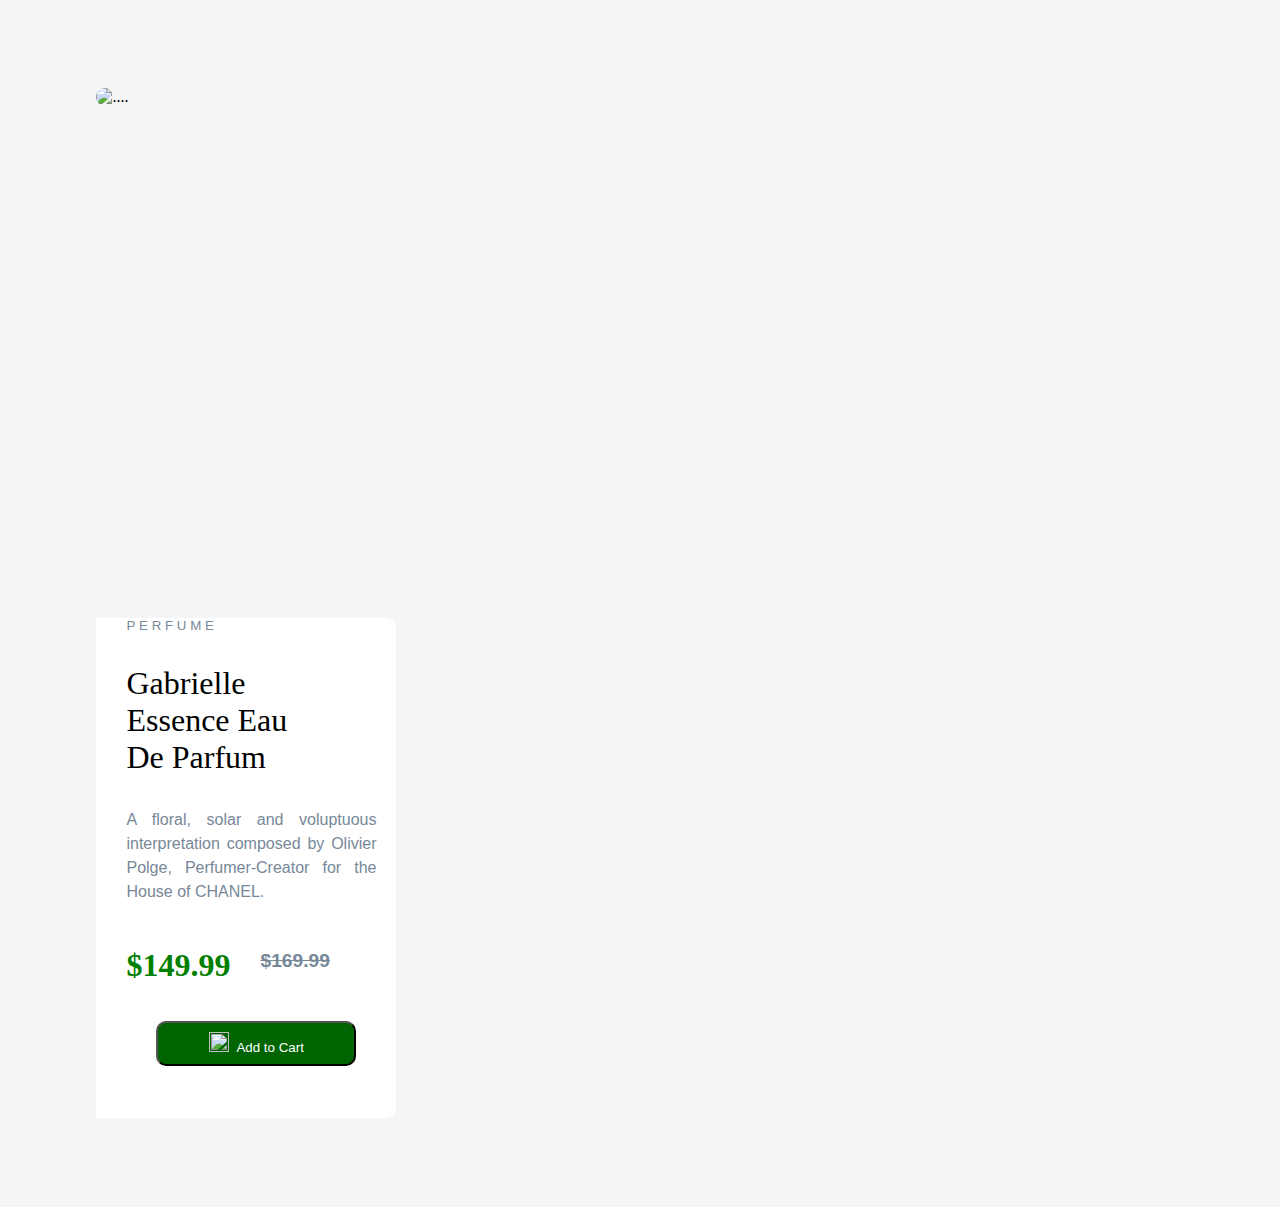
==== index.html @ fc43e511 "Add files via upload" ====
<!DOCTYPE html>
<html lang="en">
<head>
  <meta charset="UTF-8">
  <meta name="viewport" content="width=device-width, initial-scale=1.0">
  <link rel="stylesheet" href="https://stackpath.bootstrapcdn.com/bootstrap/5.0.0-alpha1/css/bootstrap.min.css" integrity="sha384-r4NyP46KrjDleawBgD5tp8Y7UzmLA05oM1iAEQ17CSuDqnUK2+k9luXQOfXJCJ4I" crossorigin="anonymous">
  <link rel="stylesheet" href="doc.css">
  <script src="https://cdn.jsdelivr.net/npm/popper.js@1.16.0/dist/umd/popper.min.js" integrity="sha384-Q6E9RHvbIyZFJoft+2mJbHaEWldlvI9IOYy5n3zV9zzTtmI3UksdQRVvoxMfooAo" crossorigin="anonymous"></script>
  <script src="https://stackpath.bootstrapcdn.com/bootstrap/5.0.0-alpha1/js/bootstrap.min.js" integrity="sha384-oesi62hOLfzrys4LxRF63OJCXdXDipiYWBnvTl9Y9/TRlw5xlKIEHpNyvvDShgf/" crossorigin="anonymous">
  </script>
</head>
<body id="main-div">
    <div class="container" style="margin: 7%;">
      <div class="row justify-content-center">
        <div class="col-auto" style="height: 500px;width: 300px;">
          <img src="E:\VS\Projects\prduct-card-prj\images\p1.jpg" alt="...." id="img-class">
        </div>
        <div class="col-auto" id="subdiv">
          <p id="p1">P&nbspE&nbspR&nbspF&nbspU&nbspM&nbspE </p> 
          <p id="p2">Gabrielle <br> Essence Eau <br> De Parfum </p>
          <p id="p3">A floral, solar and voluptuous interpretation composed by Olivier Polge, 
            Perfumer-Creator for the House of CHANEL.</p> 
          <div>
            <div style="float: left;"><h2 id="p4">$149.99</h2></div>
            <div style="float: left;margin-top: 10px;"><h3 id="p5">$169.99</h3></div>
          </div>
          <br>
          <button type="button" id="inner-div"><img src="E:\VS\Projects\prduct-card-prj\images\shopping-cart.png" style="height: 20px; width: 20px;">&nbsp&nbspAdd to Cart</button>
        </div>
      </div>
    </div>
</body>
</html>
---- doc.css ----
#main-div{
    background-color: whitesmoke;
}
#img-class{
    height: 500px;
    width: 300px;
    border-top-left-radius: 10px;
    border-bottom-left-radius: 10px;
}
#subdiv{
    height: 500px;
    width: 300px;
    border-top-right-radius: 10px;
    border-bottom-right-radius: 10px;
    background-color: white;
    text-align:justify;
}
#subdiv-m{
    height: 400px;
    width: 350px;
    background-color: white
    ;border-bottom-left-radius: 10px;
    border-bottom-right-radius: 10px;
}
#divm{
    margin-left: 35%;
    height: 500px;
    width: 350px;
    border-top-left-radius: 10px;
    border-top-right-radius: 10px;
}
#semisubdiv{
    margin: 30px;
}
#p1{
    font-family: sans-serif;
    color: lightslategray;
    font-size: smaller;
    margin-top: 30px;
    margin-inline-start: 30px;
}
#p1m{
    font-family: sans-serif;
    color: lightslategray;
    font-size: smaller;
    margin-inline-start: 30px;
    margin-inline-end: 50px ;
}
#p2{
    font-family:Georgia, 'Times New Roman', Times, serif;
    font-size: xx-large;
    margin-inline-start: 30px;
}
#p2m{
    font-family:Georgia, 'Times New Roman', Times, serif;
    font-size: xx-large;
    margin-inline-start: 30px;
    margin-inline-end: 20px ;
}
#p3{
    font-family: sans-serif;
    color: lightslategray;
    font-size: medium;
    line-height: 1.5;
    margin-inline-start: 30px;
    margin-inline-end: 20px;
}
#p3m{
    font-family: sans-serif;
    color: lightslategray;
    font-size: medium;
    line-height: 1.5;
    margin-inline-start: 30px;
    margin-inline-end: 20px ;
}
#p4{
    color: green;
    font-size: xx-large;
    margin-inline-start: 30px;
}
#p4m{
    color: green;
    font-size: xx-large;
    margin-inline-start: 10px;
}
#p5{
    text-decoration:line-through;
    font-family: sans-serif;
    color: lightslategray;
    font-size: larger;
    margin-inline-start: 30px;
}
#inner-div{
    height: 45px;
    width: 200px;
    background-color: darkgreen;
    border-radius: 10px;
    color: white;
    margin-inline-start: 60px;
    margin-top: 10px;
}
#inner-div:hover{
    background-color: lightgreen;
}
#mob-img-class{
    height: 200px;
    width: 350px;
    border-top-left-radius: 10px;
    border-top-right-radius: 10px; 
}
img{
    height: 100%;
    width: 100%;
}
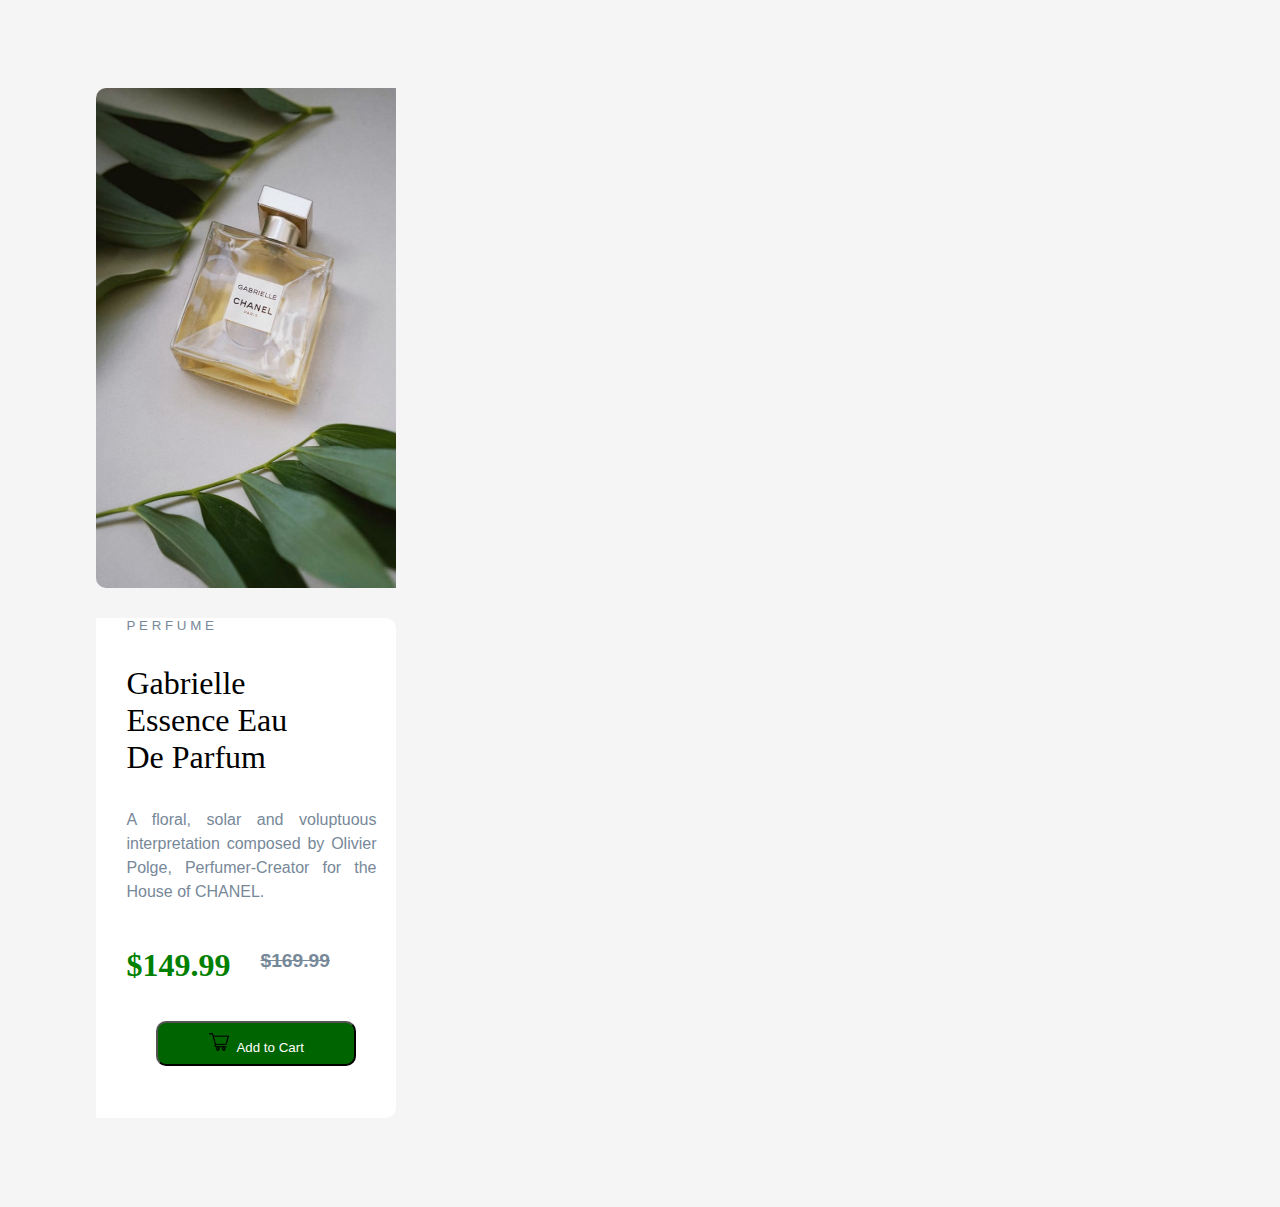
==== commit bb7d04dc: "index.html" ====
--- a/index.html
+++ b/index.html
@@ -13,7 +13,7 @@
     <div class="container" style="margin: 7%;">
       <div class="row justify-content-center">
         <div class="col-auto" style="height: 500px;width: 300px;">
-          <img src="E:\VS\Projects\prduct-card-prj\images\p1.jpg" alt="...." id="img-class">
+          <img src="p1.jpg" alt="...." id="img-class">
         </div>
         <div class="col-auto" id="subdiv">
           <p id="p1">P&nbspE&nbspR&nbspF&nbspU&nbspM&nbspE </p> 
@@ -25,9 +25,9 @@
             <div style="float: left;margin-top: 10px;"><h3 id="p5">$169.99</h3></div>
           </div>
           <br>
-          <button type="button" id="inner-div"><img src="E:\VS\Projects\prduct-card-prj\images\shopping-cart.png" style="height: 20px; width: 20px;">&nbsp&nbspAdd to Cart</button>
+          <button type="button" id="inner-div"><img src="shopping-cart.png" style="height: 20px; width: 20px;">&nbsp&nbspAdd to Cart</button>
         </div>
       </div>
     </div>
 </body>
-</html>+</html>
